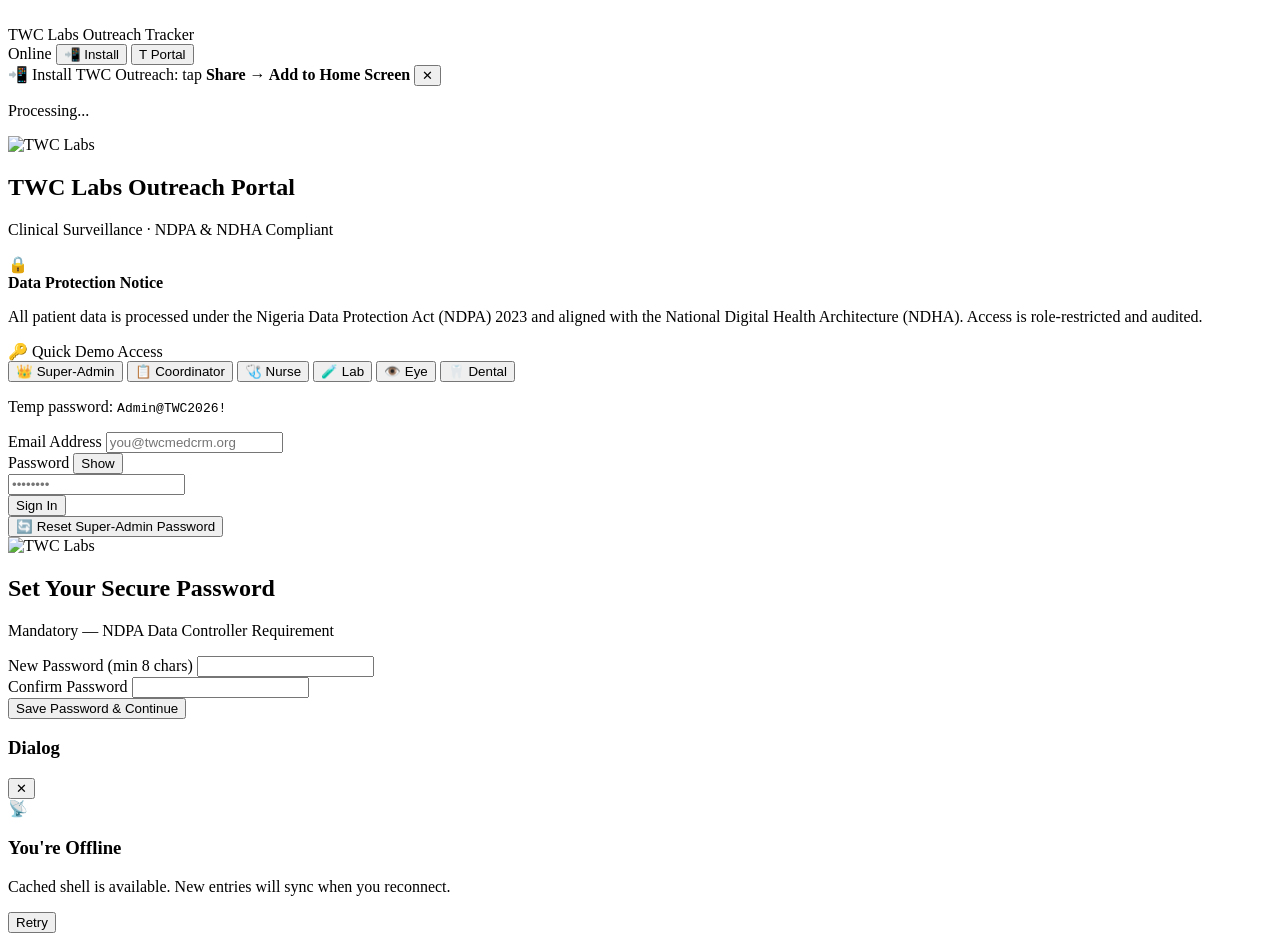
==== index.html @ 7cbb451d "Create index.html" ====
<!DOCTYPE html>
<html lang="en-NG">
<head>
<meta charset="UTF-8">
<meta name="viewport" content="width=device-width, initial-scale=1.0, viewport-fit=cover, maximum-scale=5.0">
<meta name="description" content="TWC Labs Outreach Tracker — NDPA & NDHA compliant clinical outreach PWA">
<meta name="theme-color" content="#0D5C63">
<meta name="apple-mobile-web-app-capable" content="yes">
<meta name="apple-mobile-web-app-status-bar-style" content="black-translucent">
<meta name="apple-mobile-web-app-title" content="TWC Outreach">
<meta name="format-detection" content="telephone=no">

<title>TWC Labs Outreach Tracker</title>

<link rel="preconnect" href="https://fonts.googleapis.com">
<link rel="preconnect" href="https://fonts.gstatic.com" crossorigin>
<link href="https://fonts.googleapis.com/css2?family=Inter:wght@300;400;500;600;700;800&display=swap" rel="stylesheet">

<script src="https://cdn.jsdelivr.net/npm/chart.js@4.4.1/dist/chart.umd.min.js" defer></script>

<link rel="manifest" href="manifest.json">
<link rel="apple-touch-icon" href="icons/apple-touch-icon.png">
<link rel="icon" type="image/png" sizes="192x192" href="icons/icon-192.png">
<link rel="icon" type="image/png" sizes="512x512" href="icons/icon-512.png">
<link rel="stylesheet" href="styles.css">
</head>
<body>

<!-- SPLASH -->
<div id="splash" class="splash">
  <img src="icons/icon-192.png" alt="TWC Labs" class="splash-logo">
  <h1 class="splash-title">TWC Labs</h1>
  <p class="splash-sub">Outreach Tracker</p>
  <div class="splash-loader"></div>
  <p class="splash-foot">NDPA · NDHA Compliant</p>
</div>

<!-- APP -->
<div id="app" class="app-root hidden">

  <header class="top-nav" role="banner">
    <div class="nav-left">
      <img src="icons/icon-192.png" alt="" class="nav-logo">
      <div class="nav-brand-text">
        <span class="nav-brand-name">TWC Labs</span>
        <span class="nav-brand-sub">Outreach Tracker</span>
      </div>
    </div>
    <nav class="nav-center" id="desktopNavLinks" aria-label="Main navigation"></nav>
    <div class="nav-right">
      <span id="networkStatusBadge" class="net-badge net-online" role="status">
        <span class="net-dot"></span> Online
      </span>
      <button id="pwaInstallBtn" class="btn-install hidden" onclick="triggerPwaInstall()" aria-label="Install app">
        <span>📲</span> Install
      </button>
      <button id="userChip" class="user-chip" onclick="handleHeaderUserClick()" aria-label="User menu">
        <span id="userInitial" class="user-init">T</span>
        <span id="userRoleLabel" class="user-role">Portal</span>
      </button>
    </div>
  </header>

  <div id="browserInstallBanner" class="install-banner hidden">
    <span class="install-banner-text">📲 Install TWC Outreach: tap <strong>Share → Add to Home Screen</strong></span>
    <button class="install-banner-close" onclick="dismissInstallBanner()" aria-label="Dismiss">✕</button>
  </div>

  <main id="mainWorkspace" class="workspace" role="main">
    <div id="loader" class="loader hidden" aria-live="polite">
      <div class="loader-spinner"></div>
      <p id="loaderMessage" class="loader-msg">Processing...</p>
    </div>

    <!-- AUTH -->
    <section id="authSection" class="auth-section hidden">
      <div class="auth-card">
        <div class="auth-brand">
          <img src="icons/icon-192.png" alt="TWC Labs" class="auth-logo">
          <h2>TWC Labs Outreach Portal</h2>
          <p class="auth-tag">Clinical Surveillance · NDPA &amp; NDHA Compliant</p>
        </div>

        <div class="compliance-notice" role="note">
          <span class="notice-icon">🔒</span>
          <div>
            <strong>Data Protection Notice</strong>
            <p>All patient data is processed under the Nigeria Data Protection Act (NDPA) 2023 and aligned with the National Digital Health Architecture (NDHA). Access is role-restricted and audited.</p>
          </div>
        </div>

        <div class="credential-box">
          <div class="cred-title">🔑 Quick Demo Access</div>
          <div class="cred-grid">
            <button type="button" class="cred-btn" onclick="quickFillLogin('twzlabz@gmail.com','Admin@TWC2026!')"><span class="cred-role">👑 Super-Admin</span></button>
            <button type="button" class="cred-btn" onclick="quickFillLogin('coordinator@twcmedcrm.org','Admin@TWC2026!')"><span class="cred-role">📋 Coordinator</span></button>
            <button type="button" class="cred-btn" onclick="quickFillLogin('nurse@twcmedcrm.org','Admin@TWC2026!')"><span class="cred-role">🩺 Nurse</span></button>
            <button type="button" class="cred-btn" onclick="quickFillLogin('lab@twcmedcrm.org','Admin@TWC2026!')"><span class="cred-role">🧪 Lab</span></button>
            <button type="button" class="cred-btn" onclick="quickFillLogin('eye@twcmedcrm.org','Admin@TWC2026!')"><span class="cred-role">👁️ Eye</span></button>
            <button type="button" class="cred-btn" onclick="quickFillLogin('dental@twcmedcrm.org','Admin@TWC2026!')"><span class="cred-role">🦷 Dental</span></button>
          </div>
          <p class="cred-hint">Temp password: <code>Admin@TWC2026!</code></p>
        </div>

        <form id="loginForm" onsubmit="handleLoginSubmit(event)" novalidate>
          <div class="field">
            <label for="loginEmail">Email Address</label>
            <input type="email" id="loginEmail" inputmode="email" autocomplete="username" placeholder="you@twcmedcrm.org" required>
          </div>
          <div class="field">
            <div class="field-row">
              <label for="loginPassword">Password</label>
              <button type="button" class="link-btn" onclick="togglePasswordVisibility('loginPassword')">Show</button>
            </div>
            <input type="password" id="loginPassword" autocomplete="current-password" placeholder="••••••••" required>
          </div>
          <button type="submit" id="loginSubmitBtn" class="btn btn-primary btn-block">
            <span class="btn-label">Sign In</span>
          </button>
        </form>

        <div class="auth-foot">
          <button type="button" class="link-btn" onclick="handleResetAdminPassword()">🔄 Reset Super-Admin Password</button>
        </div>
      </div>
    </section>

    <section id="passwordChangeSection" class="auth-section hidden">
      <div class="auth-card">
        <div class="auth-brand">
          <img src="icons/icon-192.png" alt="TWC Labs" class="auth-logo">
          <h2>Set Your Secure Password</h2>
          <p class="auth-tag text-danger">Mandatory — NDPA Data Controller Requirement</p>
        </div>
        <form id="pwdChangeForm" onsubmit="handlePasswordChangeSubmit(event)">
          <div class="field">
            <label for="newPasswordInput">New Password (min 8 chars)</label>
            <input type="password" id="newPasswordInput" required minlength="8" autocomplete="new-password">
          </div>
          <div class="field">
            <label for="confirmPasswordInput">Confirm Password</label>
            <input type="password" id="confirmPasswordInput" required minlength="8" autocomplete="new-password">
          </div>
          <div class="pwd-strength" id="pwdStrength"></div>
          <button type="submit" class="btn btn-primary btn-block">Save Password &amp; Continue</button>
        </form>
      </div>
    </section>

    <section id="superAdminView"   class="view hidden"></section>
    <section id="coordinatorView"  class="view hidden"></section>
    <section id="nurseView"        class="view hidden"></section>
    <section id="labView"          class="view hidden"></section>
    <section id="eyeView"          class="view hidden"></section>
    <section id="dentalView"       class="view hidden"></section>
  </main>

  <nav id="mobileBottomNav" class="tab-bar" role="navigation" aria-label="Mobile navigation"></nav>

  <div id="universalModal" class="modal-mask hidden" role="dialog" aria-modal="true" aria-labelledby="modalTitle">
    <div class="modal-sheet">
      <div class="modal-grabber"></div>
      <div class="modal-head">
        <h3 id="modalTitle">Dialog</h3>
        <button class="modal-close" onclick="closeModal()" aria-label="Close">✕</button>
      </div>
      <div id="modalBody" class="modal-body"></div>
    </div>
  </div>

  <div id="toast" class="toast hidden" role="status" aria-live="polite"></div>

  <div id="offlineOverlay" class="offline-overlay hidden">
    <div class="offline-card">
      <span class="offline-icon">📡</span>
      <h3>You're Offline</h3>
      <p>Cached shell is available. New entries will sync when you reconnect.</p>
      <button class="btn btn-primary" onclick="location.reload()">Retry</button>
    </div>
  </div>

</div>

<script src="app.js"></script>
</body>
</html>
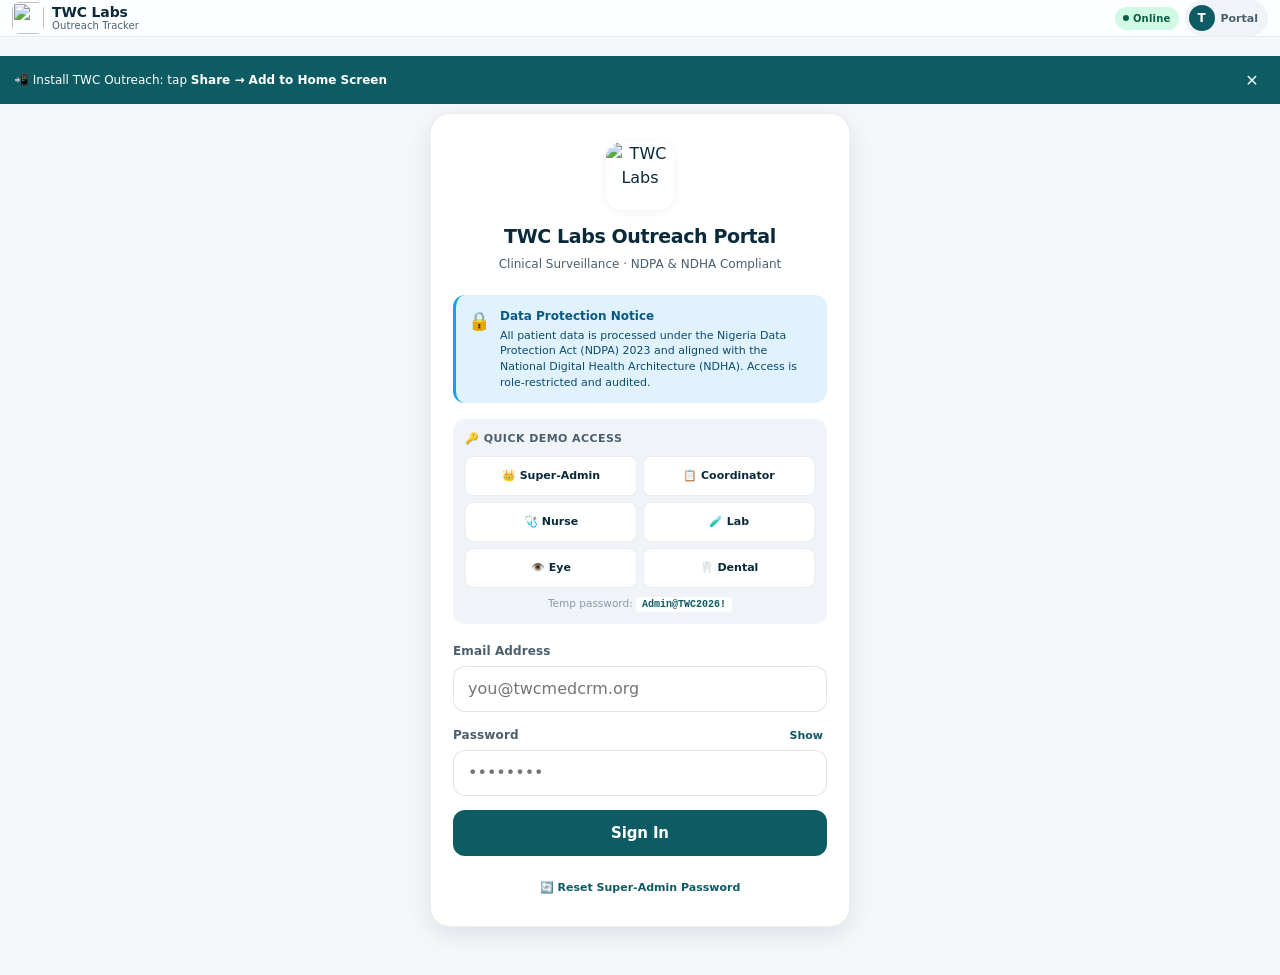
==== commit 315c3e45: "Update index.html" ====
--- a/index.html
+++ b/index.html
@@ -26,7 +26,6 @@
 </head>
 <body>
 
-<!-- SPLASH -->
 <div id="splash" class="splash">
   <img src="icons/icon-192.png" alt="TWC Labs" class="splash-logo">
   <h1 class="splash-title">TWC Labs</h1>
@@ -35,7 +34,6 @@
   <p class="splash-foot">NDPA · NDHA Compliant</p>
 </div>
 
-<!-- APP -->
 <div id="app" class="app-root hidden">
 
   <header class="top-nav" role="banner">
@@ -72,7 +70,6 @@
       <p id="loaderMessage" class="loader-msg">Processing...</p>
     </div>
 
-    <!-- AUTH -->
     <section id="authSection" class="auth-section hidden">
       <div class="auth-card">
         <div class="auth-brand">
@@ -147,12 +144,12 @@
       </div>
     </section>
 
-    <section id="superAdminView"   class="view hidden"></section>
-    <section id="coordinatorView"  class="view hidden"></section>
-    <section id="nurseView"        class="view hidden"></section>
-    <section id="labView"          class="view hidden"></section>
-    <section id="eyeView"          class="view hidden"></section>
-    <section id="dentalView"       class="view hidden"></section>
+    <section id="superAdminView"  class="view hidden"></section>
+    <section id="coordinatorView" class="view hidden"></section>
+    <section id="nurseView"       class="view hidden"></section>
+    <section id="labView"         class="view hidden"></section>
+    <section id="eyeView"         class="view hidden"></section>
+    <section id="dentalView"      class="view hidden"></section>
   </main>
 
   <nav id="mobileBottomNav" class="tab-bar" role="navigation" aria-label="Mobile navigation"></nav>
--- a/styles.css
+++ b/styles.css
@@ -0,0 +1,890 @@
+/* ============================================================================
+ * TWC LABS OUTREACH TRACKER — iOS 17+ Design System
+ * ========================================================================== */
+
+:root {
+  /* Brand — derived from TWC Labs icon */
+  --brand-teal:        #0D5C63;
+  --brand-teal-dark:   #094147;
+  --brand-teal-light:  #14B8A6;
+  --brand-navy:        #0A2A3A;
+
+  /* Neutrals */
+  --bg-app:            #F5F7FA;
+  --bg-card:           #FFFFFF;
+  --bg-elevated:       #FFFFFF;
+  --bg-grouped:        #F0F3F7;
+  --border-hairline:   rgba(10, 42, 58, 0.08);
+  --border-soft:       rgba(10, 42, 58, 0.12);
+
+  /* Text */
+  --text-primary:      #0A2A3A;
+  --text-secondary:    #4A5F6E;
+  --text-tertiary:     #8A9BA8;
+  --text-inverse:      #FFFFFF;
+
+  /* Semantic */
+  --success:           #10B981;
+  --success-bg:        #D1FAE5;
+  --warning:           #F59E0B;
+  --warning-bg:        #FEF3C7;
+  --danger:            #EF4444;
+  --danger-bg:         #FEE2E2;
+  --info:              #0EA5E9;
+  --info-bg:           #E0F2FE;
+
+  /* Radii */
+  --r-xs: 6px;
+  --r-sm: 8px;
+  --r-md: 12px;
+  --r-lg: 16px;
+  --r-xl: 20px;
+  --r-2xl: 24px;
+  --r-pill: 999px;
+
+  /* Shadows */
+  --shadow-sm: 0 1px 2px rgba(10, 42, 58, 0.04);
+  --shadow-md: 0 2px 8px rgba(10, 42, 58, 0.06);
+  --shadow-lg: 0 8px 24px rgba(10, 42, 58, 0.10);
+  --shadow-xl: 0 16px 48px rgba(10, 42, 58, 0.16);
+
+  /* Layout */
+  --nav-h: 56px;
+  --tab-h: 64px;
+  --safe-top: env(safe-area-inset-top, 0px);
+  --safe-bottom: env(safe-area-inset-bottom, 0px);
+  --safe-left: env(safe-area-inset-left, 0px);
+  --safe-right: env(safe-area-inset-right, 0px);
+
+  /* Motion */
+  --ease-ios: cubic-bezier(0.4, 0.0, 0.2, 1);
+  --ease-spring: cubic-bezier(0.34, 1.56, 0.64, 1);
+}
+
+/* ============== RESET ============== */
+*, *::before, *::after { box-sizing: border-box; }
+
+html, body {
+  margin: 0;
+  padding: 0;
+  height: 100%;
+  font-family: -apple-system, BlinkMacSystemFont, 'SF Pro Display', 'SF Pro Text', 'Inter', system-ui, sans-serif;
+  font-size: 16px;
+  line-height: 1.5;
+  color: var(--text-primary);
+  background: var(--bg-app);
+  -webkit-font-smoothing: antialiased;
+  -moz-osx-font-smoothing: grayscale;
+  -webkit-tap-highlight-color: transparent;
+  -webkit-text-size-adjust: 100%;
+  overscroll-behavior-y: none;
+}
+
+body { display: flex; flex-direction: column; min-height: 100vh; min-height: 100dvh; }
+
+button, input, select, textarea { font-family: inherit; font-size: inherit; }
+button { cursor: pointer; border: none; background: none; padding: 0; color: inherit; }
+img { max-width: 100%; display: block; }
+a { color: var(--brand-teal); text-decoration: none; }
+
+.hidden { display: none !important; }
+.muted { color: var(--text-secondary); }
+.text-danger { color: var(--danger); }
+.text-center { text-align: center; }
+.font-mono { font-family: ui-monospace, 'SF Mono', Menlo, monospace; }
+.font-bold { font-weight: 700; }
+.text-xs { font-size: 11px; }
+.text-sm { font-size: 13px; }
+
+/* ============== SPLASH ============== */
+.splash {
+  position: fixed; inset: 0;
+  background: linear-gradient(160deg, #0D5C63 0%, #0A2A3A 100%);
+  display: flex; flex-direction: column;
+  align-items: center; justify-content: center;
+  gap: 8px; z-index: 9999;
+  color: #FFFFFF;
+  animation: splashFade 0.4s ease 2s forwards;
+}
+@keyframes splashFade { to { opacity: 0; pointer-events: none; visibility: hidden; } }
+
+.splash-logo {
+  width: 88px; height: 88px;
+  border-radius: 22px;
+  background: rgba(255, 255, 255, 0.08);
+  padding: 6px;
+  box-shadow: 0 12px 40px rgba(0, 0, 0, 0.3);
+}
+.splash-title { font-size: 24px; font-weight: 700; margin: 12px 0 0; letter-spacing: -0.02em; }
+.splash-sub { font-size: 14px; opacity: 0.75; margin: 0; }
+.splash-loader {
+  width: 32px; height: 32px;
+  border: 2.5px solid rgba(255, 255, 255, 0.2);
+  border-top-color: #FFFFFF;
+  border-radius: 50%;
+  margin-top: 20px;
+  animation: spin 0.8s linear infinite;
+}
+.splash-foot {
+  position: absolute; bottom: calc(24px + var(--safe-bottom));
+  font-size: 11px; opacity: 0.6; letter-spacing: 0.08em; text-transform: uppercase;
+}
+@keyframes spin { to { transform: rotate(360deg); } }
+
+/* ============== APP ROOT ============== */
+.app-root {
+  display: flex; flex-direction: column;
+  min-height: 100vh; min-height: 100dvh;
+  width: 100%;
+}
+
+/* ============== TOP NAV ============== */
+.top-nav {
+  position: sticky; top: 0; z-index: 50;
+  height: calc(var(--nav-h) + var(--safe-top));
+  padding: var(--safe-top) 12px 0;
+  display: flex; align-items: center; justify-content: space-between;
+  gap: 8px;
+  background: rgba(255, 255, 255, 0.82);
+  backdrop-filter: saturate(180%) blur(20px);
+  -webkit-backdrop-filter: saturate(180%) blur(20px);
+  border-bottom: 0.5px solid var(--border-hairline);
+}
+
+.nav-left { display: flex; align-items: center; gap: 8px; min-width: 0; flex: 1; }
+.nav-logo { width: 32px; height: 32px; border-radius: 8px; flex-shrink: 0; }
+.nav-brand-text { display: flex; flex-direction: column; min-width: 0; }
+.nav-brand-name { font-size: 14px; font-weight: 700; letter-spacing: -0.01em; line-height: 1.1; }
+.nav-brand-sub { font-size: 10px; color: var(--text-secondary); line-height: 1.1; letter-spacing: 0.01em; }
+
+.nav-center { display: none; }
+.nav-right { display: flex; align-items: center; gap: 6px; flex-shrink: 0; }
+
+.net-badge {
+  display: inline-flex; align-items: center; gap: 4px;
+  font-size: 10px; font-weight: 700;
+  padding: 4px 8px; border-radius: var(--r-pill);
+  letter-spacing: 0.02em;
+}
+.net-badge.net-online { background: var(--success-bg); color: #065F46; }
+.net-badge.net-offline { background: var(--danger-bg); color: #991B1B; }
+.net-dot {
+  width: 6px; height: 6px; border-radius: 50%;
+  background: currentColor;
+  animation: pulse 2s ease infinite;
+}
+@keyframes pulse { 0%,100% { opacity: 1; } 50% { opacity: 0.4; } }
+
+.btn-install {
+  display: none;
+  align-items: center; gap: 4px;
+  background: var(--brand-teal); color: #FFFFFF;
+  font-size: 12px; font-weight: 600;
+  padding: 7px 12px; border-radius: var(--r-pill);
+  transition: transform 0.15s var(--ease-ios);
+}
+.btn-install:active { transform: scale(0.95); }
+@media (min-width: 481px) { .btn-install { display: inline-flex; } }
+
+.user-chip {
+  display: flex; align-items: center; gap: 6px;
+  padding: 4px 10px 4px 4px;
+  background: var(--bg-grouped);
+  border-radius: var(--r-pill);
+  transition: background 0.15s;
+  min-height: 36px;
+}
+.user-chip:active { background: var(--border-soft); }
+.user-init {
+  width: 26px; height: 26px;
+  background: var(--brand-teal); color: #FFFFFF;
+  border-radius: 50%;
+  display: flex; align-items: center; justify-content: center;
+  font-weight: 700; font-size: 12px;
+}
+.user-role {
+  font-size: 11px; font-weight: 600;
+  color: var(--text-secondary);
+  display: none;
+}
+@media (min-width: 481px) { .user-role { display: inline; } }
+
+/* ============== INSTALL BANNER ============== */
+.install-banner {
+  position: sticky; top: calc(var(--nav-h) + var(--safe-top)); z-index: 45;
+  display: flex; align-items: center; justify-content: space-between;
+  gap: 10px; padding: 10px 14px;
+  background: var(--brand-teal); color: #FFFFFF;
+  font-size: 12px;
+}
+.install-banner-text { flex: 1; line-height: 1.4; }
+.install-banner-close {
+  color: #FFFFFF; font-size: 16px; opacity: 0.9;
+  width: 28px; height: 28px; border-radius: 50%;
+}
+.install-banner-close:active { background: rgba(255,255,255,0.15); }
+
+/* ============== WORKSPACE ============== */
+.workspace {
+  flex: 1;
+  width: 100%;
+  max-width: 1200px;
+  margin: 0 auto;
+  padding: 16px 16px calc(var(--tab-h) + var(--safe-bottom) + 16px);
+}
+@media (min-width: 769px) {
+  .workspace { padding-bottom: 24px; }
+}
+
+/* ============== LOADER ============== */
+.loader {
+  display: flex; flex-direction: column;
+  align-items: center; justify-content: center;
+  gap: 14px; padding: 60px 20px;
+}
+.loader-spinner {
+  width: 36px; height: 36px;
+  border: 3px solid var(--border-soft);
+  border-top-color: var(--brand-teal);
+  border-radius: 50%;
+  animation: spin 0.8s linear infinite;
+}
+.loader-msg { font-size: 13px; color: var(--text-secondary); margin: 0; }
+
+/* ============== AUTH ============== */
+.auth-section {
+  display: flex; align-items: flex-start; justify-content: center;
+  min-height: calc(100vh - var(--nav-h) - var(--safe-top) - 40px);
+  padding: 12px 0 24px;
+}
+.auth-card {
+  background: var(--bg-card);
+  border-radius: var(--r-xl);
+  padding: 28px 22px;
+  width: 100%; max-width: 420px;
+  box-shadow: var(--shadow-lg);
+  border: 1px solid var(--border-hairline);
+}
+.auth-brand { text-align: center; margin-bottom: 22px; }
+.auth-logo {
+  width: 68px; height: 68px;
+  border-radius: 16px;
+  margin: 0 auto 12px;
+  box-shadow: var(--shadow-md);
+}
+.auth-brand h2 {
+  font-size: 19px; font-weight: 700;
+  margin: 0 0 4px; letter-spacing: -0.02em;
+}
+.auth-tag { font-size: 12px; color: var(--text-secondary); margin: 0; }
+
+.compliance-notice {
+  display: flex; gap: 10px;
+  padding: 12px;
+  background: var(--info-bg);
+  border-radius: var(--r-md);
+  margin-bottom: 16px;
+  border-left: 3px solid var(--info);
+}
+.notice-icon { font-size: 18px; flex-shrink: 0; }
+.compliance-notice strong { font-size: 12px; color: #075985; display: block; margin-bottom: 3px; }
+.compliance-notice p { font-size: 11px; color: #0C4A6E; margin: 0; line-height: 1.45; }
+
+.credential-box {
+  background: var(--bg-grouped);
+  border-radius: var(--r-md);
+  padding: 12px;
+  margin-bottom: 18px;
+}
+.cred-title { font-size: 11px; font-weight: 700; color: var(--text-secondary); margin-bottom: 8px; text-transform: uppercase; letter-spacing: 0.04em; }
+.cred-grid {
+  display: grid;
+  grid-template-columns: repeat(2, 1fr);
+  gap: 6px;
+}
+.cred-btn {
+  background: var(--bg-card);
+  border: 1px solid var(--border-hairline);
+  border-radius: var(--r-sm);
+  padding: 8px 6px;
+  font-size: 11px;
+  font-weight: 600;
+  color: var(--text-primary);
+  text-align: center;
+  transition: all 0.15s;
+  min-height: 40px;
+  display: flex; align-items: center; justify-content: center;
+}
+.cred-btn:active { background: var(--brand-teal); color: #FFFFFF; border-color: var(--brand-teal); transform: scale(0.97); }
+.cred-role { line-height: 1.2; }
+.cred-hint { font-size: 10.5px; color: var(--text-tertiary); text-align: center; margin: 8px 0 0; }
+.cred-hint code {
+  background: var(--bg-card);
+  padding: 2px 6px; border-radius: 4px;
+  font-size: 10px; color: var(--brand-teal);
+  font-weight: 600;
+}
+
+.field { margin-bottom: 14px; }
+.field label {
+  display: block;
+  font-size: 12px; font-weight: 600;
+  color: var(--text-secondary);
+  margin-bottom: 6px;
+  letter-spacing: 0.01em;
+}
+.field-row { display: flex; justify-content: space-between; align-items: baseline; }
+.field input,
+.field select,
+.field textarea {
+  width: 100%;
+  padding: 12px 14px;
+  border: 1px solid var(--border-soft);
+  border-radius: var(--r-md);
+  background: var(--bg-card);
+  font-size: 16px;  /* prevents iOS zoom */
+  color: var(--text-primary);
+  outline: none;
+  transition: all 0.15s;
+  min-height: 46px;
+  -webkit-appearance: none; appearance: none;
+}
+.field input:focus,
+.field select:focus,
+.field textarea:focus {
+  border-color: var(--brand-teal);
+  box-shadow: 0 0 0 3px rgba(13, 92, 99, 0.12);
+}
+.field textarea { min-height: 80px; resize: vertical; }
+
+.link-btn {
+  font-size: 11px; font-weight: 600;
+  color: var(--brand-teal);
+  padding: 2px 4px;
+}
+
+.pwd-strength { height: 4px; border-radius: 2px; background: var(--bg-grouped); margin: -6px 0 14px; overflow: hidden; }
+.pwd-strength::after { content: ''; display: block; height: 100%; width: 0; transition: all 0.3s; }
+.pwd-strength.weak::after { width: 33%; background: var(--danger); }
+.pwd-strength.medium::after { width: 66%; background: var(--warning); }
+.pwd-strength.strong::after { width: 100%; background: var(--success); }
+
+.auth-foot { text-align: center; margin-top: 18px; }
+.auth-foot p { font-size: 11.5px; margin: 0 0 6px; }
+
+/* ============== BUTTONS ============== */
+.btn {
+  display: inline-flex; align-items: center; justify-content: center;
+  gap: 6px;
+  min-height: 46px;
+  padding: 11px 18px;
+  border-radius: var(--r-md);
+  font-size: 15px; font-weight: 600;
+  letter-spacing: -0.01em;
+  transition: transform 0.12s var(--ease-ios), background 0.15s, opacity 0.15s;
+  user-select: none;
+  white-space: nowrap;
+}
+.btn:active { transform: scale(0.97); }
+.btn:disabled { opacity: 0.5; pointer-events: none; }
+.btn-primary { background: var(--brand-teal); color: #FFFFFF; }
+.btn-primary:active { background: var(--brand-teal-dark); }
+.btn-secondary { background: var(--bg-grouped); color: var(--text-primary); }
+.btn-accent { background: var(--brand-teal-light); color: #FFFFFF; }
+.btn-danger { background: var(--danger-bg); color: #991B1B; }
+.btn-ghost { background: transparent; color: var(--brand-teal); border: 1px solid var(--border-soft); }
+.btn-block { width: 100%; }
+
+.btn-sm {
+  min-height: 34px;
+  padding: 6px 12px;
+  font-size: 12px; font-weight: 600;
+  border-radius: var(--r-sm);
+}
+.btn-xs {
+  min-height: 28px;
+  padding: 4px 10px;
+  font-size: 11px; font-weight: 600;
+  border-radius: var(--r-xs);
+}
+
+/* ============== DASHBOARD ============== */
+.view { animation: viewIn 0.25s var(--ease-ios); }
+@keyframes viewIn {
+  from { opacity: 0; transform: translateY(6px); }
+  to { opacity: 1; transform: translateY(0); }
+}
+
+.dash-head {
+  display: flex; flex-direction: column;
+  gap: 12px;
+  margin-bottom: 18px;
+}
+@media (min-width: 769px) {
+  .dash-head { flex-direction: row; align-items: center; justify-content: space-between; }
+}
+.dash-head h1 {
+  font-size: 22px; font-weight: 800;
+  letter-spacing: -0.025em;
+  margin: 0 0 4px;
+  color: var(--text-primary);
+}
+.dash-head .sub {
+  font-size: 13px; color: var(--text-secondary);
+  margin: 0;
+}
+.dash-actions { display: flex; gap: 8px; flex-wrap: wrap; }
+
+/* Greeting */
+.greet-card {
+  background: linear-gradient(135deg, var(--brand-teal) 0%, var(--brand-navy) 100%);
+  color: #FFFFFF;
+  border-radius: var(--r-xl);
+  padding: 20px;
+  margin-bottom: 16px;
+  position: relative;
+  overflow: hidden;
+}
+.greet-card::before {
+  content: '';
+  position: absolute;
+  top: -30%; right: -10%;
+  width: 60%; height: 160%;
+  background: radial-gradient(circle, rgba(255,255,255,0.08) 0%, transparent 70%);
+  pointer-events: none;
+}
+.greet-hi { font-size: 12px; opacity: 0.7; margin: 0; letter-spacing: 0.02em; }
+.greet-name { font-size: 20px; font-weight: 700; margin: 2px 0 10px; letter-spacing: -0.02em; }
+.greet-meta { display: flex; flex-wrap: wrap; gap: 12px; font-size: 11px; opacity: 0.85; }
+.greet-meta span { display: inline-flex; align-items: center; gap: 4px; }
+
+/* Stat cards */
+.stats-grid {
+  display: grid;
+  grid-template-columns: repeat(2, 1fr);
+  gap: 10px;
+  margin-bottom: 16px;
+}
+@media (min-width: 769px) {
+  .stats-grid { grid-template-columns: repeat(4, 1fr); gap: 14px; }
+}
+
+.stat {
+  background: var(--bg-card);
+  border-radius: var(--r-lg);
+  padding: 14px;
+  box-shadow: var(--shadow-sm);
+  border: 1px solid var(--border-hairline);
+  position: relative;
+  overflow: hidden;
+}
+.stat-label {
+  font-size: 10.5px; font-weight: 600;
+  color: var(--text-secondary);
+  text-transform: uppercase;
+  letter-spacing: 0.04em;
+  display: block;
+  margin-bottom: 6px;
+}
+.stat-value {
+  font-size: 26px; font-weight: 800;
+  letter-spacing: -0.03em;
+  line-height: 1;
+  color: var(--text-primary);
+  display: block;
+  margin-bottom: 4px;
+  font-variant-numeric: tabular-nums;
+}
+.stat-sub { font-size: 11px; color: var(--text-tertiary); }
+.stat.danger { border-left: 3px solid var(--danger); }
+.stat.warning { border-left: 3px solid var(--warning); }
+.stat.success { border-left: 3px solid var(--success); }
+.stat .stat-value.danger { color: var(--danger); }
+.stat .stat-value.warning { color: var(--warning); }
+
+/* Chart cards */
+.charts-grid {
+  display: grid;
+  grid-template-columns: 1fr;
+  gap: 12px;
+  margin-bottom: 16px;
+}
+@media (min-width: 769px) {
+  .charts-grid { grid-template-columns: 1fr 1fr; gap: 14px; }
+}
+.chart-card {
+  background: var(--bg-card);
+  border-radius: var(--r-lg);
+  padding: 16px;
+  box-shadow: var(--shadow-sm);
+  border: 1px solid var(--border-hairline);
+}
+.chart-card h3 {
+  font-size: 13px; font-weight: 700;
+  margin: 0 0 12px;
+  color: var(--text-primary);
+  letter-spacing: -0.01em;
+}
+.chart-wrap { position: relative; height: 200px; }
+
+/* Cards */
+.card {
+  background: var(--bg-card);
+  border-radius: var(--r-lg);
+  padding: 16px;
+  box-shadow: var(--shadow-sm);
+  border: 1px solid var(--border-hairline);
+  margin-bottom: 14px;
+}
+.card h3 {
+  font-size: 14px; font-weight: 700;
+  margin: 0 0 4px;
+  letter-spacing: -0.01em;
+}
+.card .card-sub { font-size: 12px; color: var(--text-secondary); margin: 0 0 14px; }
+.card-head {
+  display: flex; justify-content: space-between; align-items: center;
+  margin-bottom: 12px;
+}
+.card-head h3 { margin: 0; }
+
+/* Tables */
+.table-wrap { overflow-x: auto; -webkit-overflow-scrolling: touch; margin: 0 -16px; padding: 0 16px; }
+.table { width: 100%; border-collapse: collapse; font-size: 13px; }
+.table th {
+  text-align: left;
+  font-size: 10.5px; font-weight: 700;
+  color: var(--text-tertiary);
+  text-transform: uppercase;
+  letter-spacing: 0.04em;
+  padding: 8px 10px;
+  border-bottom: 1px solid var(--border-hairline);
+  white-space: nowrap;
+}
+.table td {
+  padding: 12px 10px;
+  border-bottom: 1px solid var(--border-hairline);
+  vertical-align: middle;
+}
+.table tbody tr:last-child td { border-bottom: none; }
+.table .td-name { font-weight: 600; color: var(--text-primary); }
+.table .td-id { font-family: ui-monospace, 'SF Mono', monospace; font-size: 11px; color: var(--text-tertiary); }
+
+/* Badges */
+.badge {
+  display: inline-flex; align-items: center; gap: 4px;
+  font-size: 10px; font-weight: 700;
+  padding: 3px 8px;
+  border-radius: var(--r-pill);
+  text-transform: uppercase;
+  letter-spacing: 0.03em;
+  white-space: nowrap;
+}
+.badge::before { content: ''; width: 5px; height: 5px; border-radius: 50%; background: currentColor; }
+.badge-completed { background: var(--success-bg); color: #065F46; }
+.badge-pending { background: var(--warning-bg); color: #92400E; }
+.badge-danger { background: var(--danger-bg); color: #991B1B; }
+.badge-info { background: var(--info-bg); color: #075985; }
+.badge-neutral { background: var(--bg-grouped); color: var(--text-secondary); }
+.badge-neutral::before { display: none; }
+
+/* Queue */
+.queue-list { display: flex; flex-direction: column; gap: 8px; max-height: 380px; overflow-y: auto; }
+.queue-item {
+  display: flex; justify-content: space-between; align-items: center;
+  gap: 10px;
+  padding: 12px 14px;
+  background: var(--bg-grouped);
+  border-radius: var(--r-md);
+  transition: all 0.15s;
+  cursor: pointer;
+  min-height: 56px;
+}
+.queue-item:active { background: var(--border-soft); transform: scale(0.99); }
+.queue-info { min-width: 0; flex: 1; }
+.queue-name { font-size: 13px; font-weight: 600; display: block; white-space: nowrap; overflow: hidden; text-overflow: ellipsis; }
+.queue-meta { font-size: 11px; color: var(--text-tertiary); display: block; margin-top: 2px; }
+
+/* ============== STATION GRID ============== */
+.station-grid {
+  display: grid;
+  grid-template-columns: 1fr;
+  gap: 14px;
+}
+@media (min-width: 900px) {
+  .station-grid { grid-template-columns: 1.3fr 1fr; }
+}
+
+.station-subnav {
+  display: flex;
+  gap: 6px;
+  margin-bottom: 14px;
+  overflow-x: auto;
+  -webkit-overflow-scrolling: touch;
+  scrollbar-width: none;
+  padding-bottom: 2px;
+}
+.station-subnav::-webkit-scrollbar { display: none; }
+.station-pill {
+  display: inline-flex; align-items: center; gap: 5px;
+  padding: 8px 14px;
+  border-radius: var(--r-pill);
+  font-size: 12px; font-weight: 600;
+  background: var(--bg-card);
+  color: var(--text-secondary);
+  border: 1px solid var(--border-hairline);
+  white-space: nowrap;
+  transition: all 0.15s;
+  min-height: 36px;
+}
+.station-pill.active {
+  background: var(--brand-teal);
+  color: #FFFFFF;
+  border-color: var(--brand-teal);
+}
+
+/* BMI preview */
+.bmi-box {
+  display: flex; align-items: center; gap: 10px;
+  padding: 12px 14px;
+  background: var(--bg-grouped);
+  border-radius: var(--r-md);
+  margin-bottom: 14px;
+  font-size: 13px;
+}
+.bmi-box strong { font-size: 15px; font-weight: 700; }
+
+/* ============== TAB BAR (iOS) ============== */
+.tab-bar {
+  display: none;
+  position: fixed;
+  bottom: 0; left: 0; right: 0;
+  height: calc(var(--tab-h) + var(--safe-bottom));
+  padding-bottom: var(--safe-bottom);
+  background: rgba(255, 255, 255, 0.94);
+  backdrop-filter: saturate(180%) blur(20px);
+  -webkit-backdrop-filter: saturate(180%) blur(20px);
+  border-top: 0.5px solid var(--border-hairline);
+  z-index: 60;
+  justify-content: space-around;
+  align-items: stretch;
+  padding-left: max(6px, var(--safe-left));
+  padding-right: max(6px, var(--safe-right));
+}
+@media (max-width: 768px) {
+  .tab-bar { display: flex; }
+  .nav-center { display: none; }
+  .nav-brand-sub { display: none; }
+}
+@media (min-width: 769px) {
+  .nav-center { display: flex; gap: 4px; }
+}
+
+.tab-btn {
+  flex: 1;
+  display: flex; flex-direction: column;
+  align-items: center; justify-content: center;
+  gap: 3px;
+  padding: 6px 4px;
+  color: var(--text-tertiary);
+  transition: color 0.15s;
+  min-height: 48px;
+  position: relative;
+}
+.tab-btn.active { color: var(--brand-teal); }
+.tab-btn.active::after {
+  content: '';
+  position: absolute; top: 0;
+  width: 20px; height: 2.5px;
+  background: var(--brand-teal);
+  border-radius: 0 0 3px 3px;
+}
+.tab-icon { font-size: 20px; line-height: 1; }
+.tab-label { font-size: 10px; font-weight: 600; letter-spacing: 0.01em; }
+
+/* Desktop nav buttons */
+.nav-btn {
+  display: inline-flex; align-items: center; gap: 6px;
+  padding: 8px 14px;
+  border-radius: var(--r-pill);
+  font-size: 13px; font-weight: 600;
+  color: var(--text-secondary);
+  transition: all 0.15s;
+  min-height: 36px;
+}
+.nav-btn.active { background: var(--brand-teal); color: #FFFFFF; }
+.nav-btn:not(.active):hover { background: var(--bg-grouped); }
+
+/* ============== MODAL ============== */
+.modal-mask {
+  position: fixed; inset: 0;
+  background: rgba(10, 42, 58, 0.45);
+  backdrop-filter: blur(8px);
+  -webkit-backdrop-filter: blur(8px);
+  z-index: 100;
+  display: flex; align-items: flex-end; justify-content: center;
+  animation: maskIn 0.2s var(--ease-ios);
+}
+@keyframes maskIn { from { opacity: 0; } to { opacity: 1; } }
+
+.modal-sheet {
+  background: var(--bg-card);
+  width: 100%; max-width: 640px;
+  max-height: 92vh;
+  border-radius: var(--r-2xl) var(--r-2xl) 0 0;
+  display: flex; flex-direction: column;
+  animation: sheetIn 0.3s var(--ease-ios);
+  padding-bottom: var(--safe-bottom);
+}
+@keyframes sheetIn {
+  from { transform: translateY(100%); }
+  to { transform: translateY(0); }
+}
+@media (min-width: 769px) {
+  .modal-mask { align-items: center; padding: 20px; }
+  .modal-sheet {
+    border-radius: var(--r-2xl);
+    max-height: 85vh;
+    animation: sheetPop 0.25s var(--ease-ios);
+  }
+  @keyframes sheetPop {
+    from { opacity: 0; transform: scale(0.96); }
+    to { opacity: 1; transform: scale(1); }
+  }
+}
+
+.modal-grabber {
+  width: 36px; height: 4px;
+  background: var(--border-soft);
+  border-radius: 2px;
+  margin: 8px auto 0;
+  flex-shrink: 0;
+}
+@media (min-width: 769px) { .modal-grabber { display: none; } }
+
+.modal-head {
+  display: flex; justify-content: space-between; align-items: center;
+  padding: 14px 20px 12px;
+  border-bottom: 0.5px solid var(--border-hairline);
+  flex-shrink: 0;
+}
+.modal-head h3 {
+  font-size: 16px; font-weight: 700;
+  margin: 0; letter-spacing: -0.01em;
+}
+.modal-close {
+  width: 32px; height: 32px;
+  border-radius: 50%;
+  background: var(--bg-grouped);
+  color: var(--text-secondary);
+  font-size: 15px; font-weight: 600;
+  display: flex; align-items: center; justify-content: center;
+}
+.modal-close:active { background: var(--border-soft); }
+
+.modal-body {
+  padding: 18px 20px 24px;
+  overflow-y: auto;
+  -webkit-overflow-scrolling: touch;
+  flex: 1;
+}
+
+/* ============== TOAST ============== */
+.toast {
+  position: fixed;
+  top: calc(var(--nav-h) + var(--safe-top) + 12px);
+  left: 50%; transform: translateX(-50%);
+  max-width: calc(100vw - 32px);
+  padding: 12px 18px;
+  background: var(--text-primary);
+  color: #FFFFFF;
+  border-radius: var(--r-md);
+  font-size: 13px; font-weight: 500;
+  box-shadow: var(--shadow-xl);
+  z-index: 200;
+  animation: toastIn 0.25s var(--ease-spring);
+}
+@keyframes toastIn {
+  from { opacity: 0; transform: translate(-50%, -12px); }
+  to { opacity: 1; transform: translate(-50%, 0); }
+}
+.toast.success { background: #065F46; }
+.toast.error { background: #991B1B; }
+.toast.info { background: var(--brand-teal); }
+
+/* ============== OFFLINE ============== */
+.offline-overlay {
+  position: fixed; inset: 0;
+  background: rgba(10, 42, 58, 0.85);
+  backdrop-filter: blur(12px);
+  -webkit-backdrop-filter: blur(12px);
+  z-index: 150;
+  display: flex; align-items: center; justify-content: center;
+  padding: 20px;
+}
+.offline-card {
+  background: var(--bg-card);
+  border-radius: var(--r-xl);
+  padding: 28px 24px;
+  text-align: center;
+  max-width: 340px;
+  width: 100%;
+}
+.offline-icon { font-size: 40px; display: block; margin-bottom: 12px; }
+.offline-card h3 { margin: 0 0 8px; font-size: 18px; }
+.offline-card p { margin: 0 0 20px; font-size: 13px; color: var(--text-secondary); }
+
+/* ============== UTILITIES ============== */
+.grid-2 { display: grid; grid-template-columns: 1fr 1fr; gap: 10px; }
+.grid-3 { display: grid; grid-template-columns: repeat(3, 1fr); gap: 10px; }
+.row { display: flex; gap: 10px; }
+.row > * { flex: 1; }
+.divider { height: 1px; background: var(--border-hairline); margin: 16px 0; }
+
+.report-pre {
+  white-space: pre-wrap;
+  font-family: ui-monospace, 'SF Mono', monospace;
+  font-size: 12px;
+  line-height: 1.55;
+  background: var(--bg-grouped);
+  padding: 14px;
+  border-radius: var(--r-md);
+  max-height: 55vh; overflow-y: auto;
+  color: var(--text-primary);
+}
+
+/* ============== DARK MODE ============== */
+@media (prefers-color-scheme: dark) {
+  :root {
+    --bg-app:        #06111A;
+    --bg-card:       #0F1F2C;
+    --bg-elevated:   #16293A;
+    --bg-grouped:    #16293A;
+    --border-hairline: rgba(255, 255, 255, 0.08);
+    --border-soft:   rgba(255, 255, 255, 0.14);
+    --text-primary:  #F0F4F8;
+    --text-secondary:#94A8B8;
+    --text-tertiary: #647889;
+    --success-bg:    rgba(16, 185, 129, 0.15);
+    --warning-bg:    rgba(245, 158, 11, 0.15);
+    --danger-bg:     rgba(239, 68, 68, 0.15);
+    --info-bg:       rgba(14, 165, 233, 0.15);
+  }
+  .top-nav, .tab-bar { background: rgba(15, 31, 44, 0.85); }
+  .cred-btn, .badge-completed, .badge-pending, .badge-danger, .badge-info { color: inherit; }
+}
+
+/* ============== LANDSCAPE FIX ============== */
+@media (max-height: 500px) and (orientation: landscape) {
+  .tab-bar { height: 52px; }
+  .tab-icon { font-size: 16px; }
+  .tab-label { display: none; }
+}
+
+/* ============== REDUCED MOTION ============== */
+@media (prefers-reduced-motion: reduce) {
+  *, *::before, *::after {
+    animation-duration: 0.01ms !important;
+    transition-duration: 0.01ms !important;
+  }
+}
